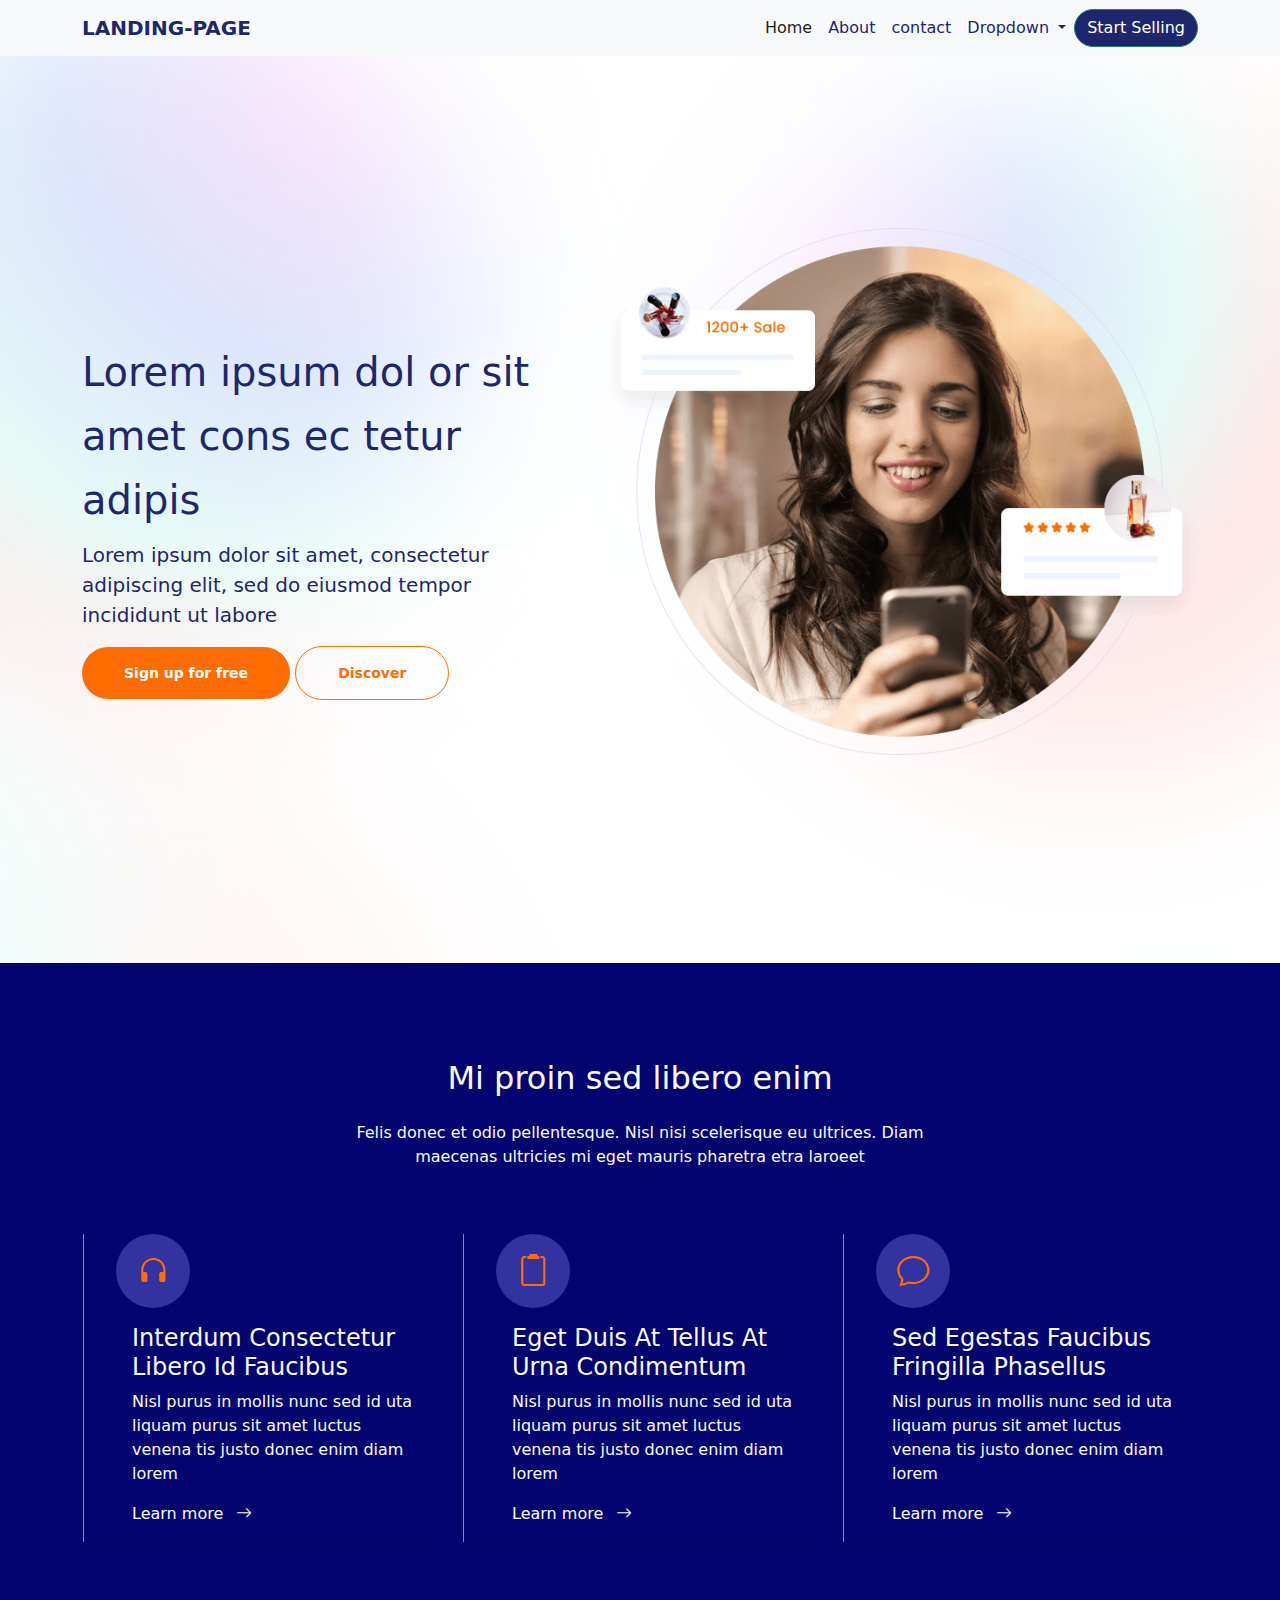
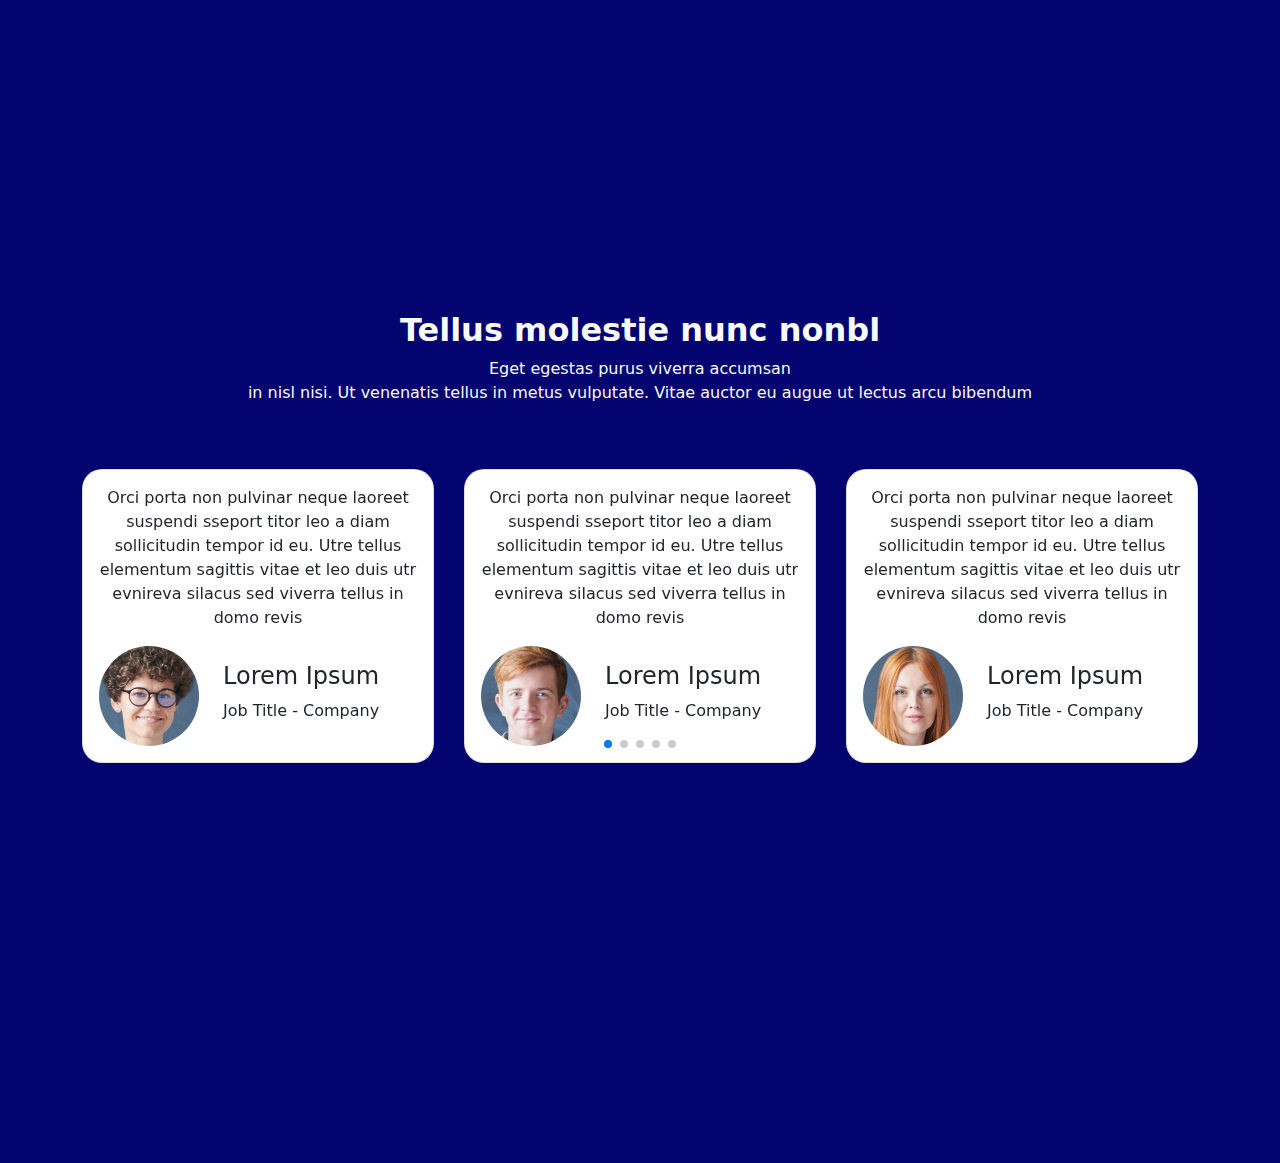
==== index.html @ 0f8ac8be "ch: created a one-page project" ====
<!DOCTYPE html>
<html lang="en">
<head>
    <meta charset="UTF-8">
    <meta http-equiv="X-UA-Compatible" content="IE=edge">
    <meta name="viewport" content="width=device-width, initial-scale=1.0">
    <link rel="stylesheet" href="css/bootstrap.min.css">
    <link rel="stylesheet" href="css/style.css">
    <link rel="stylesheet" href="https://cdn.jsdelivr.net/npm/bootstrap-icons@1.8.3/font/bootstrap-icons.css">
     <!-- Link Swiper's CSS -->
    <link
    rel="stylesheet"
    href="https://unpkg.com/swiper/swiper-bundle.min.css"
  />
    <title>Landing-page</title>
</head>
<body>
    <section id="hero-section">
        <nav class="navbar navbar-expand-lg navbar-light bg-light">
            <div class="container">
              <a class="navbar-brand text-primary display-4 fw-bold" href="#">LANDING-PAGE</a>
              <button class="navbar-toggler" type="button" data-bs-toggle="collapse" data-bs-target="#navbarSupportedContent" aria-controls="navbarSupportedContent" aria-expanded="false" aria-label="Toggle navigation">
                <span class="navbar-toggler-icon"></span>
              </button>
              <div class="collapse navbar-collapse" id="navbarSupportedContent">
                <ul class="navbar-nav ms-auto mb-2 mb-lg-0">
                  <li class="nav-item">
                    <a class="nav-link active" aria-current="page" href="#">Home</a>
                  </li>
                  <li class="nav-item">
                    <a class="nav-link page-scroll text-primary" href="About.html">About</a>
                  </li>
                  <li class="nav-item">
                    <a class="nav-link page-scroll text-primary" href="contact.html">contact</a>
                  </li>
                  <li class="nav-item dropdown">
                    <a class="nav-link dropdown-toggle text-primary" href="#" id="navbarDropdown" role="button" data-bs-toggle="dropdown" aria-expanded="false">
                      Dropdown
                    </a>
                    <ul class="dropdown-menu" aria-labelledby="navbarDropdown">
                      <li><a class="dropdown-item" href="#">Action</a></li>
                      <li><a class="dropdown-item" href="#">Another action</a></li>
                      <li><hr class="dropdown-divider"></li>
                      <li><a class="dropdown-item" href="#">Something else here</a></li>
                    </ul>
                  </li>
                </ul>
                  <button class="btn btn-outline-success btn-primary" type="submit">Start Selling</button>
                
              </div>
            </div>
          </nav>
    </section>
    <section id="header-section" class="py-5">
      <div class="container">
        <div class="row">
          <div class="col-lg-5">
            <div class="text-container">
              <h1 class="text-primary fs-1">Lorem ipsum dol or sit amet cons ec tetur adipis</h1>
              <p class="text-primary fs-5">Lorem ipsum dolor sit amet, consectetur adipiscing elit, sed do eiusmod tempor incididunt ut labore</p>
              <a class="btn-solid-lg" href="contact.html">Sign up for free</a>
              <a class="btn-outline-lg page-scroll" href="about.html">Discover</a>
            </div>
          </div>
          <div class="col-lg-7" >
            <div class="image-container rounded mx-auto d-block">
              <img class="img-fluid ps-5" src="img/header.png" alt="header image">
            </div>
          </div>
        </div>
      </div>
    </section>
    <section id="feature-section">
      <div class="container">
        <div class="row">
          <div class="col-lg-12">
            <h2 class=" h-heading text-center text-light mt-5 pt-5">Mi proin sed libero enim</h2>
            <p class=" p-heading text-center text-light mt-4">Felis donec et odio pellentesque. Nisl nisi scelerisque eu ultrices. Diam <br> maecenas ultricies mi eget mauris pharetra etra laroeet</p>
          </div>
        </div>
        <div class="row pt-5">
          <div class="col col-lg-4">
            <div class="card text-light">
              <div class="card-icon-wrapper">
                <div class="card-icon">
                  <i class="bi bi-headphones mx-3"></i>
                </div>
                <div class="card-body">
                  <h4 class="card-title">Interdum Consectetur Libero Id Faucibus</h4>
                  <p>Nisl purus in mollis nunc sed id uta liquam purus sit amet luctus venena tis justo donec enim diam lorem</p>
                  <a class="read-more text-light" href="about.html">Learn more <i class="bi bi-arrow-right mx-2"></i></a>
              </div>
            </div>
            </div>
          </div>
          <div class="col col-lg-4">
            <div class="card text-light">
              <div class="card-icon-wrapper">
                <div class="card-icon">
                  <i class="bi bi-clipboard2 mx-3"></i>
                </div>
                <div class="card-body">
                  <h4 class="card-title">Eget Duis At Tellus At Urna Condimentum</h4>
                  <p>Nisl purus in mollis nunc sed id uta liquam purus sit amet luctus venena tis justo donec enim diam lorem</p>
                  <a class="read-more text-light" href="about.html">Learn more <i class="bi bi-arrow-right mx-2"></i></a>
              </div>
            </div>
            </div>
          </div>
          <div class="col col-lg-4">
            <div class="card text-light">
              <div class="card-icon-wrapper">
                <div class="card-icon">
                  <i class="bi bi-chat mx-3"></i>
                </div>
                <div class="card-body">
                  <h4 class="card-title">Sed Egestas Faucibus Fringilla Phasellus</h4>
                  <p>Nisl purus in mollis nunc sed id uta liquam purus sit amet luctus venena tis justo donec enim diam lorem</p>
                  <a class="read-more text-light" href="about.html">Learn more <i class="bi bi-arrow-right mx-2"></i></a>
              </div>
            </div>
            </div>
          </div>
        </div>
      </div>
    </section>
    <section id="testimony-section" class="slide-1 pt-5 ">
      <div class="container">
        <div class="row">
          <div class="col-lg-12">
            <h2 class="h2-heading text-center text-light fw-bold">Tellus molestie nunc nonbl</h2>
            <p class="p-heading text-center text-light pt3">Eget egestas purus viverra accumsan <br> in nisl nisi. Ut venenatis tellus in metus vulputate. Vitae auctor eu augue ut lectus arcu bibendum</p>
          </div>
        </div>
        <div class="slider-container">
          <div class="swiper-container">
            <div class="swiper mySwiper">
              <div class="swiper-wrapper">
                <div class="swiper mySwiper">
                  <div class="swiper-wrapper">
                    <div class="swiper-slide">
                      <div class="card mt-5">
                        <div class="card-body">
                          <div class="testimonial-box text-center">
                            <p>Orci porta non pulvinar neque laoreet suspendi sseport titor leo a diam sollicitudin tempor id eu. Utre tellus elementum sagittis vitae et leo duis utr evnireva silacus sed viverra tellus in domo revis</p>
                          </div>
                          <div class="testimonail-image">
                            <img class="img-fluid" src="img/testimonial-1.jpg" alt="">
                            <div class="text pt-3 mx-4">
                              <h4>Lorem Ipsum</h4>
                              <p>Job Title - Company</p>
                            </div>
                          </div>
                        </div>
                      </div>
                    </div>
                    <div class="swiper-slide">
                      <div class="card mt-5">
                        <div class="card-body">
                          <div class="testimonial-box text-center">
                            <p>Orci porta non pulvinar neque laoreet suspendi sseport titor leo a diam sollicitudin tempor id eu. Utre tellus elementum sagittis vitae et leo duis utr evnireva silacus sed viverra tellus in domo revis</p>
                          </div>
                          <div class="testimonail-image">
                            <img class="img-fluid" src="img/testimonial-2.jpg" alt="">
                            <div class="text pt-3 mx-4">
                              <h4>Lorem Ipsum</h4>
                              <p>Job Title - Company</p>
                            </div>
                          </div>
                        </div>
                      </div>
                    </div>
                    <div class="swiper-slide">
                      <div class="card mt-5">
                        <div class="card-body">
                          <div class="testimonial-box text-center">
                            <p>Orci porta non pulvinar neque laoreet suspendi sseport titor leo a diam sollicitudin tempor id eu. Utre tellus elementum sagittis vitae et leo duis utr evnireva silacus sed viverra tellus in domo revis</p>
                          </div>
                          <div class="testimonail-image">
                            <img class="img-fluid" src="img/testimonial-3.jpg" alt="">
                            <div class="text pt-3 mx-4">
                              <h4>Lorem Ipsum</h4>
                              <p>Job Title - Company</p>
                            </div>
                          </div>
                        </div>
                      </div>
                    </div>
                    <div class="swiper-slide">
                      <div class="card mt-5">
                        <div class="card-body">
                          <div class="testimonial-box text-center">
                            <p>Orci porta non pulvinar neque laoreet suspendi sseport titor leo a diam sollicitudin tempor id eu. Utre tellus elementum sagittis vitae et leo duis utr evnireva silacus sed viverra tellus in domo revis</p>
                          </div>
                          <div class="testimonail-image">
                            <img class="img-fluid" src="img/testimonial-5.jpg" alt="">
                            <div class="text pt-3 mx-4">
                              <h4>Lorem Ipsum</h4>
                              <p>Job Title - Company</p>
                            </div>
                          </div>
                        </div>
                      </div>
                    </div>
                    <div class="swiper-slide">
                      <div class="card mt-5">
                        <div class="card-body">
                          <div class="testimonial-box text-center">
                            <p>Orci porta non pulvinar neque laoreet suspendi sseport titor leo a diam sollicitudin tempor id eu. Utre tellus elementum sagittis vitae et leo duis utr evnireva silacus sed viverra tellus in domo revis</p>
                          </div>
                          <div class="testimonail-image">
                            <img class="img-fluid" src="img/testimonial-6.jpg" alt="">
                            <div class="text pt-3 mx-4">
                              <h4>Lorem Ipsum</h4>
                              <p>Job Title - Company</p>
                            </div>
                          </div>
                        </div>
                      </div>
                    </div>
                    <div class="swiper-slide">
                      <div class="card mt-5">
                        <div class="card-body">
                          <div class="testimonial-box text-center">
                            <p>Orci porta non pulvinar neque laoreet suspendi sseport titor leo a diam sollicitudin tempor id eu. Utre tellus elementum sagittis vitae et leo duis utr evnireva silacus sed viverra tellus in domo revis</p>
                          </div>
                          <div class="testimonail-image">
                            <img class="img-fluid" src="img/testimonial-1.jpg" alt="">
                            <div class="text pt-3 mx-4">
                              <h4>Lorem Ipsum</h4>
                              <p>Job Title - Company</p>
                            </div>
                          </div>
                        </div>
                      </div>
                    </div>
                    <div class="swiper-slide">
                      <div class="card mt-5">
                        <div class="card-body">
                          <div class="testimonial-box text-center">
                            <p>Orci porta non pulvinar neque laoreet suspendi sseport titor leo a diam sollicitudin tempor id eu. Utre tellus elementum sagittis vitae et leo duis utr evnireva silacus sed viverra tellus in domo revis</p>
                          </div>
                          <div class="testimonail-image">
                            <img class="img-fluid" src="img/testimonial-3.jpg" alt="">
                            <div class="text pt-3 mx-4">
                              <h4>Lorem Ipsum</h4>
                              <p>Job Title - Company</p>
                            </div>
                          </div>
                        </div>
                      </div>
                    </div>
                    
                  </div>
                  <div class="swiper-pagination"></div>
                </div>                                                               
              </div>
            </div>
          </div>
        </div>
      </div> 
    </section>
    <script src="js/bootstrap.min.js"></script>
    <script src="https://unpkg.com/swiper/swiper-bundle.min.js"></script>

    <!-- Initialize Swiper -->
    <script>
      var swiper = new Swiper(".mySwiper", {
        slidesPerView: 3,
        spaceBetween: 30,
        pagination: {
          el: ".swiper-pagination",
          clickable: true,
        },
      });
    </script>
</body>
</html>
---- css/style.css ----
*{
    margin: 0;
    padding: 0;
    box-sizing: border-box;
}
#header-section{
   background: url(../img/header-background.png) no-repeat; 
    background-size: cover;
    background-position: center; 
    min-height: 100vh;
}
.text-primary{
    color: #1e266d !important;
}
.btn-primary{
    background-color:#1e266d !important;
    border-radius: 32px;
    color: white;
}
.nav-link:hover{
    color: #ff6c02 ;
}
.btn-solid-lg{
    display: inline-block;
    padding: 1.625rem 2.625rem 1.625rem 2.625rem;
    border-radius: 32px;
    background-color: #ff6c02;
    color: #fff;
    font-weight: 600;
    font-size: 0.875rem;
    line-height: 0;
    text-decoration: none;
    transition: all 0.2s;
}
.btn-outline-lg{
    display: inline-block;
    padding: 1.625rem 2.625rem 1.625rem 2.625rem;
    border-radius: 32px;
    border: 1px solid #ff6c02;
    background-color: transparent;
    color: #ff6c02;
    font-weight: 600;
    font-size: 0.875rem;
    line-height: 0;
    text-decoration: none;
    transition: all 0.2s;
}
#header-section{
    padding-top: 10.75rem !important;
    padding-bottom: 13rem !important;
}
.text-container h1{
    line-height: 4rem;
    /* padding-top: 3.2rem !important; */
}
#header-1{
    background-color: #f9f9f9;
}
#page-body{
    min-height: 100vh;
}
.header-2{
    width: 50%;
    min-height:70vh;
    background-color: #f9f9f9;
    border-radius: 10px;
}
.text-box p{
    color: #515867;
    font: 400 1rem/1.625rem "Open Sans", sans-serif;
}
.form-input .form-control{
    width: 100%;
    border-radius: 32px;
    color: #515867;
    font-size: 0.875rem;
    line-height: 1.875rem;
    transition: all 0.2s;
    -webkit-appearance: none;
}
.btn-solid-sm{
    display: inline-block;
    width: 100%;
    border: 1px solid #ff6c02;
    background-color: #ff6c02;
    color: white !important;
    cursor: pointer;
    transition: all 0.2s;
    text-decoration: none;
}
.btn-solid-sm:hover{
    background-color:#f8f9fa ;
}
#footer{
    background-color: #f9f9f9;
}
.fa-stack{
    font-size: 1.5em;
}
.text-container{
    margin-top: 7rem !important;
}
#feature-section{
    background-color: #040470;
    min-height: 100vh;
}
.card-icon{
    color: #ff6c02;
    font-size: 2rem;
    line-height: 4.625rem;
}
.card{
    background-color: #040470 !important;
}
.card-icon-wrapper {
    padding-left: 2rem;
    border-left: 1px solid #ff6c02;
}
.read-more{
    text-decoration: none;
}
.card-icon {
    width: 74px;
    height: 74px;
    border-radius: 50%;
    background-color: #3232a0;
    text-align: center;
}
#introduction-section{
    min-height: 100vh;
}
#heading{
    background-color: #f9f9f9;
    margin-top: 6rem !important;
}
#testimony-section{
    background-color: #040470 !important;
    min-height: 100vh;
}
#testimony-section .card{
    background-color: #fff !important;
    border-radius: 20px;
}
#testimony-section .card-body{
    min-height: 30vh ;
}
.testimonail-image img{
    border-radius: 50%;
    height: 100px;
    width: 100px;
}
.testimonail-image{
    display: flex;
}
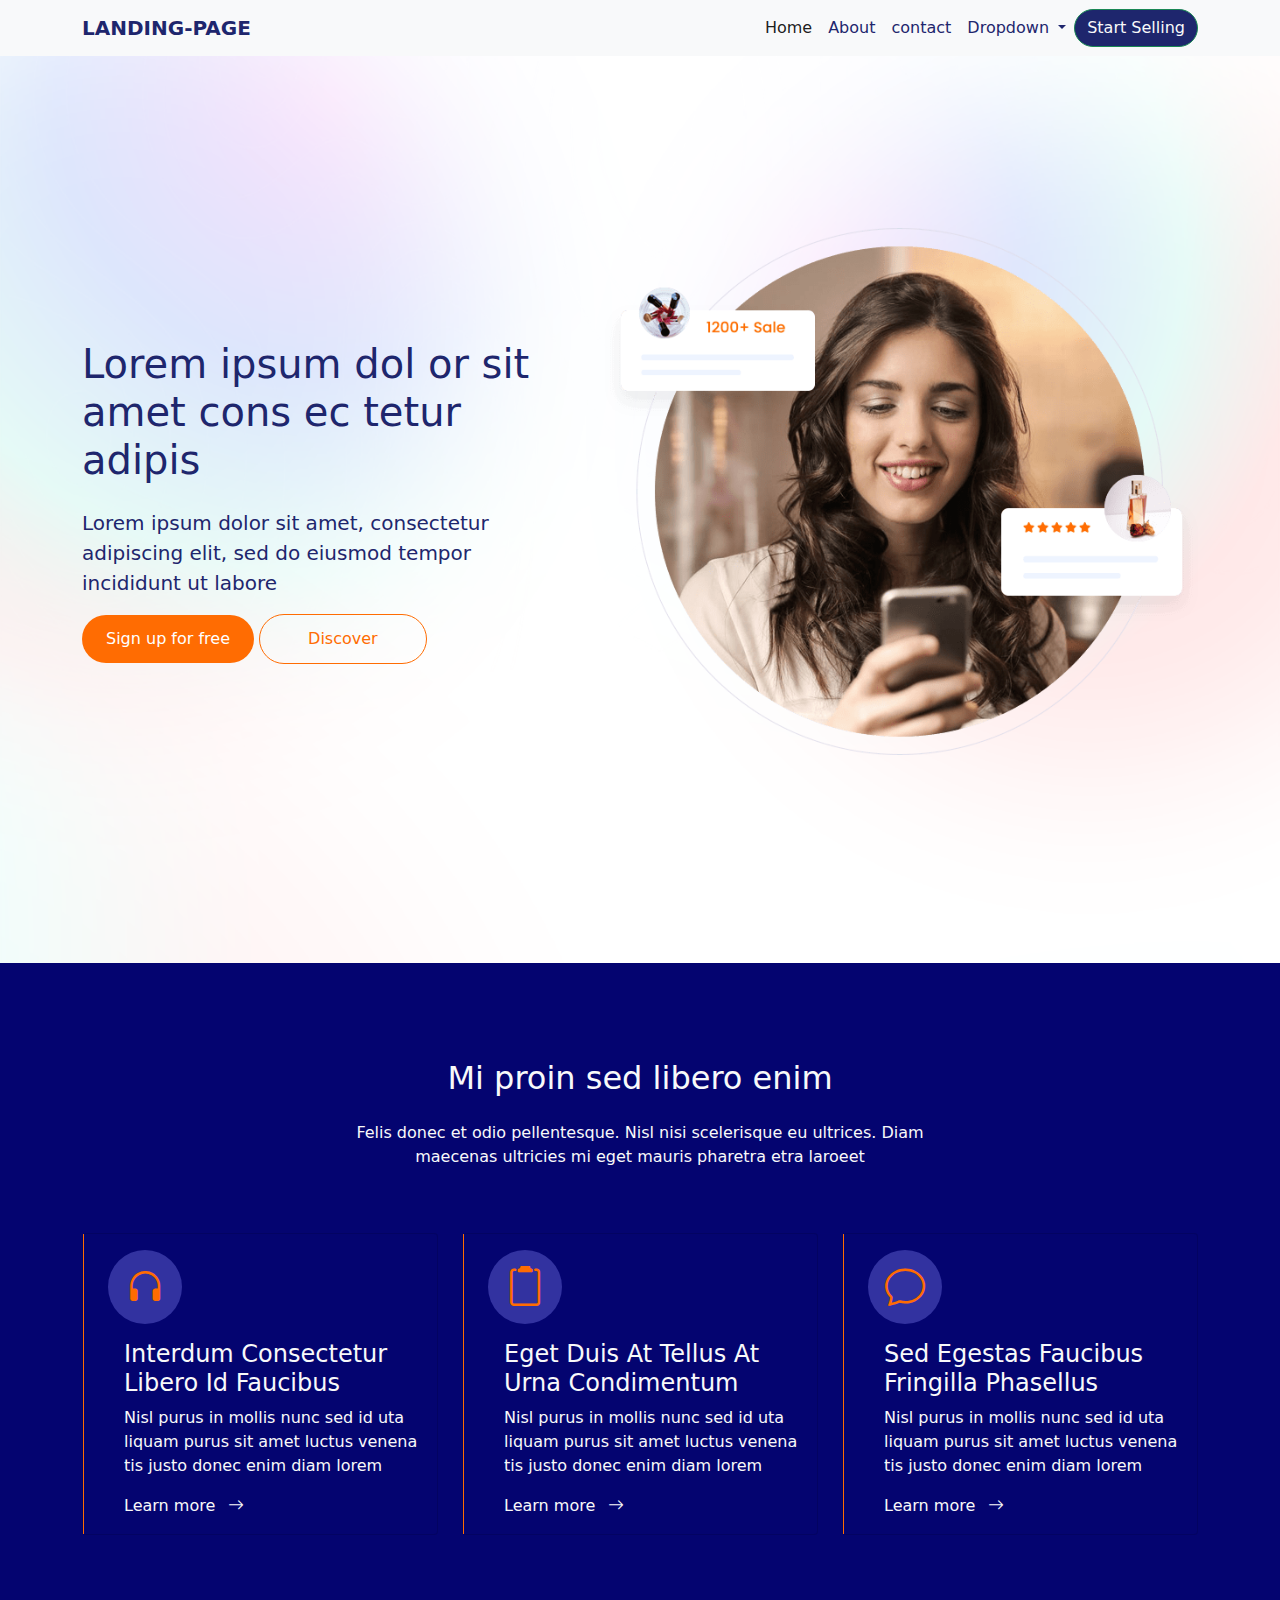
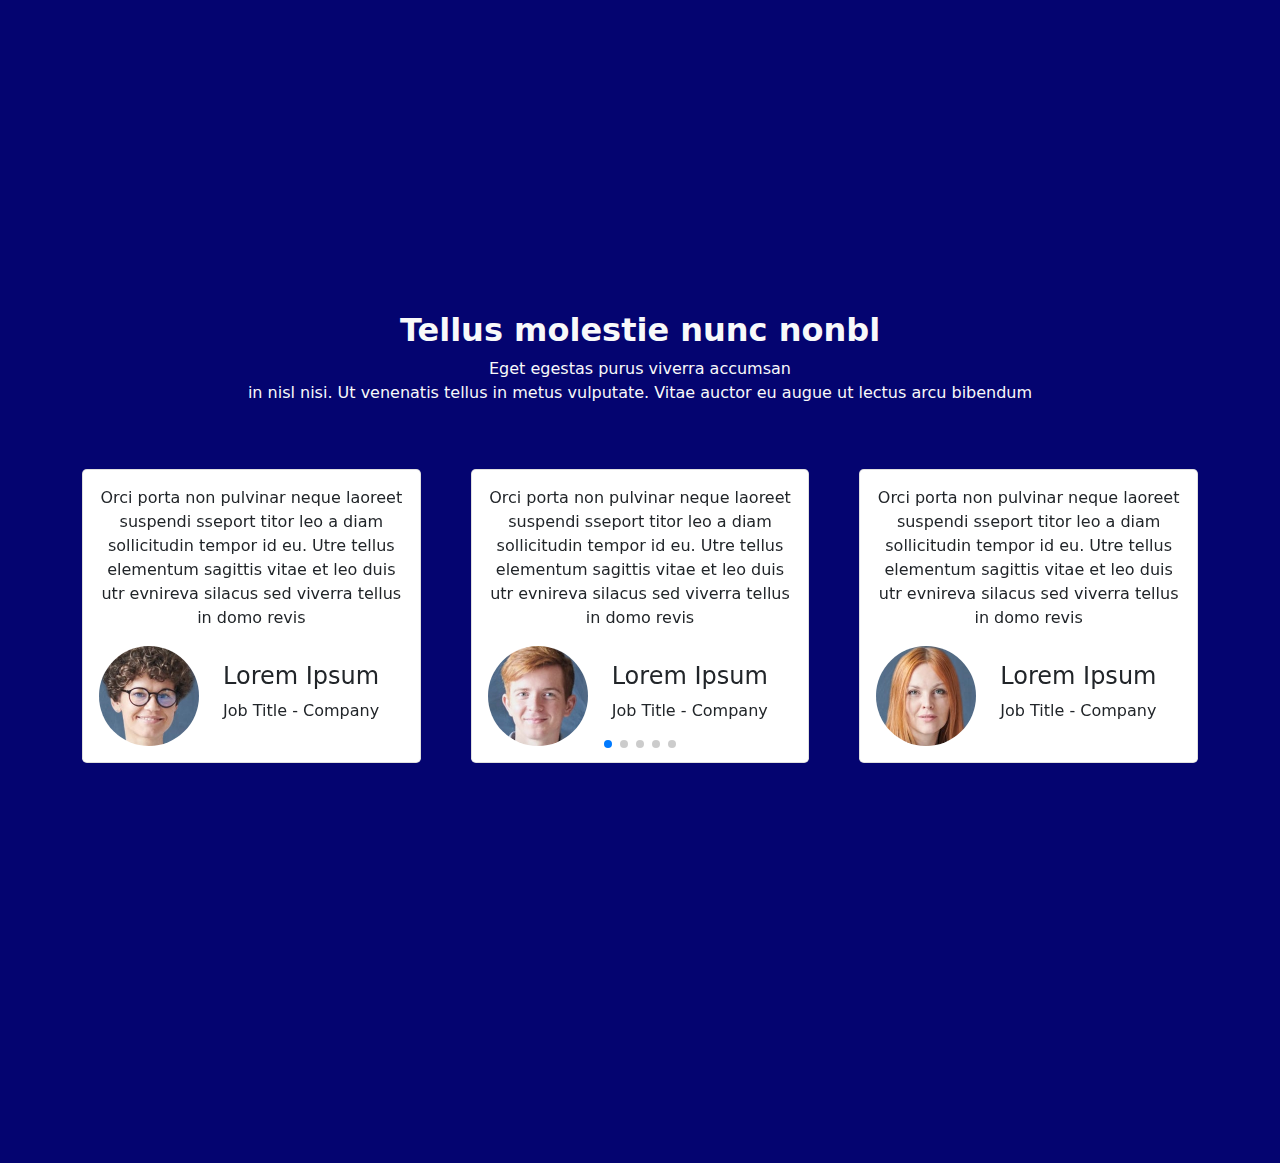
==== commit 29933086: "ch: add newer changes" ====
--- a/index.html
+++ b/index.html
@@ -25,7 +25,7 @@
               <div class="collapse navbar-collapse" id="navbarSupportedContent">
                 <ul class="navbar-nav ms-auto mb-2 mb-lg-0">
                   <li class="nav-item">
-                    <a class="nav-link active" aria-current="page" href="#">Home</a>
+                    <a class="nav-link active" aria-current="page" href="home.html">Home</a>
                   </li>
                   <li class="nav-item">
                     <a class="nav-link page-scroll text-primary" href="About.html">About</a>
@@ -45,7 +45,7 @@
                     </ul>
                   </li>
                 </ul>
-                  <button class="btn btn-outline-success btn-primary" type="submit">Start Selling</button>
+                  <button class="btn btn-outline-success btn-primary text-light rounded-pill" type="submit">Start Selling</button>
                 
               </div>
             </div>
@@ -57,9 +57,9 @@
           <div class="col-lg-5">
             <div class="text-container">
               <h1 class="text-primary fs-1">Lorem ipsum dol or sit amet cons ec tetur adipis</h1>
-              <p class="text-primary fs-5">Lorem ipsum dolor sit amet, consectetur adipiscing elit, sed do eiusmod tempor incididunt ut labore</p>
-              <a class="btn-solid-lg" href="contact.html">Sign up for free</a>
-              <a class="btn-outline-lg page-scroll" href="about.html">Discover</a>
+              <p class="text-primary fs-5 pt-3">Lorem ipsum dolor sit amet, consectetur adipiscing elit, sed do eiusmod tempor incididunt ut labore</p>
+              <a class="btn-solid-lg d-inline-block rounded-pill fw-normal text-white px-4 py-4 fs-6 text-decoration-none" href="contact.html">Sign up for free</a>
+              <a class="btn-outline-lg page-scroll d-inline-block rounded-pill fw-normal px-5 py-4 fs-6 text-decoration-none" href="about.html">Discover</a>
             </div>
           </div>
           <div class="col-lg-7" >
@@ -81,42 +81,42 @@
         <div class="row pt-5">
           <div class="col col-lg-4">
             <div class="card text-light">
-              <div class="card-icon-wrapper">
-                <div class="card-icon">
+              <div class="card-icon-wrapper ps-4">
+                <div class="card-icon fs-1 rounded-circle text-center mt-3">
                   <i class="bi bi-headphones mx-3"></i>
                 </div>
                 <div class="card-body">
                   <h4 class="card-title">Interdum Consectetur Libero Id Faucibus</h4>
                   <p>Nisl purus in mollis nunc sed id uta liquam purus sit amet luctus venena tis justo donec enim diam lorem</p>
-                  <a class="read-more text-light" href="about.html">Learn more <i class="bi bi-arrow-right mx-2"></i></a>
+                  <a class="read-more text-decoration-none text-light" href="about.html">Learn more <i class="bi bi-arrow-right mx-2"></i></a>
               </div>
             </div>
             </div>
           </div>
           <div class="col col-lg-4">
             <div class="card text-light">
-              <div class="card-icon-wrapper">
-                <div class="card-icon">
+              <div class="card-icon-wrapper ps-4">
+                <div class="card-icon fs-1 rounded-circle text-center mt-3">
                   <i class="bi bi-clipboard2 mx-3"></i>
                 </div>
                 <div class="card-body">
                   <h4 class="card-title">Eget Duis At Tellus At Urna Condimentum</h4>
                   <p>Nisl purus in mollis nunc sed id uta liquam purus sit amet luctus venena tis justo donec enim diam lorem</p>
-                  <a class="read-more text-light" href="about.html">Learn more <i class="bi bi-arrow-right mx-2"></i></a>
+                  <a class="read-more text-decoration-none text-light" href="about.html">Learn more <i class="bi bi-arrow-right mx-2"></i></a>
               </div>
             </div>
             </div>
           </div>
           <div class="col col-lg-4">
             <div class="card text-light">
-              <div class="card-icon-wrapper">
-                <div class="card-icon">
+              <div class="card-icon-wrapper ps-4"> 
+                <div class="card-icon fs-1 rounded-circle text-center mt-3">
                   <i class="bi bi-chat mx-3"></i>
                 </div>
                 <div class="card-body">
                   <h4 class="card-title">Sed Egestas Faucibus Fringilla Phasellus</h4>
                   <p>Nisl purus in mollis nunc sed id uta liquam purus sit amet luctus venena tis justo donec enim diam lorem</p>
-                  <a class="read-more text-light" href="about.html">Learn more <i class="bi bi-arrow-right mx-2"></i></a>
+                  <a class="read-more text-decoration-none text-light" href="about.html">Learn more <i class="bi bi-arrow-right mx-2"></i></a>
               </div>
             </div>
             </div>
@@ -139,109 +139,109 @@
                 <div class="swiper mySwiper">
                   <div class="swiper-wrapper">
                     <div class="swiper-slide">
-                      <div class="card mt-5">
-                        <div class="card-body">
-                          <div class="testimonial-box text-center">
-                            <p>Orci porta non pulvinar neque laoreet suspendi sseport titor leo a diam sollicitudin tempor id eu. Utre tellus elementum sagittis vitae et leo duis utr evnireva silacus sed viverra tellus in domo revis</p>
-                          </div>
-                          <div class="testimonail-image">
-                            <img class="img-fluid" src="img/testimonial-1.jpg" alt="">
-                            <div class="text pt-3 mx-4">
-                              <h4>Lorem Ipsum</h4>
-                              <p>Job Title - Company</p>
-                            </div>
-                          </div>
-                        </div>
-                      </div>
-                    </div>
-                    <div class="swiper-slide">
-                      <div class="card mt-5">
-                        <div class="card-body">
-                          <div class="testimonial-box text-center">
-                            <p>Orci porta non pulvinar neque laoreet suspendi sseport titor leo a diam sollicitudin tempor id eu. Utre tellus elementum sagittis vitae et leo duis utr evnireva silacus sed viverra tellus in domo revis</p>
-                          </div>
-                          <div class="testimonail-image">
-                            <img class="img-fluid" src="img/testimonial-2.jpg" alt="">
-                            <div class="text pt-3 mx-4">
-                              <h4>Lorem Ipsum</h4>
-                              <p>Job Title - Company</p>
-                            </div>
-                          </div>
-                        </div>
-                      </div>
-                    </div>
-                    <div class="swiper-slide">
-                      <div class="card mt-5">
-                        <div class="card-body">
-                          <div class="testimonial-box text-center">
-                            <p>Orci porta non pulvinar neque laoreet suspendi sseport titor leo a diam sollicitudin tempor id eu. Utre tellus elementum sagittis vitae et leo duis utr evnireva silacus sed viverra tellus in domo revis</p>
-                          </div>
-                          <div class="testimonail-image">
-                            <img class="img-fluid" src="img/testimonial-3.jpg" alt="">
-                            <div class="text pt-3 mx-4">
-                              <h4>Lorem Ipsum</h4>
-                              <p>Job Title - Company</p>
-                            </div>
-                          </div>
-                        </div>
-                      </div>
-                    </div>
-                    <div class="swiper-slide">
-                      <div class="card mt-5">
-                        <div class="card-body">
-                          <div class="testimonial-box text-center">
-                            <p>Orci porta non pulvinar neque laoreet suspendi sseport titor leo a diam sollicitudin tempor id eu. Utre tellus elementum sagittis vitae et leo duis utr evnireva silacus sed viverra tellus in domo revis</p>
-                          </div>
-                          <div class="testimonail-image">
-                            <img class="img-fluid" src="img/testimonial-5.jpg" alt="">
-                            <div class="text pt-3 mx-4">
-                              <h4>Lorem Ipsum</h4>
-                              <p>Job Title - Company</p>
-                            </div>
-                          </div>
-                        </div>
-                      </div>
-                    </div>
-                    <div class="swiper-slide">
-                      <div class="card mt-5">
-                        <div class="card-body">
-                          <div class="testimonial-box text-center">
-                            <p>Orci porta non pulvinar neque laoreet suspendi sseport titor leo a diam sollicitudin tempor id eu. Utre tellus elementum sagittis vitae et leo duis utr evnireva silacus sed viverra tellus in domo revis</p>
-                          </div>
-                          <div class="testimonail-image">
-                            <img class="img-fluid" src="img/testimonial-6.jpg" alt="">
-                            <div class="text pt-3 mx-4">
-                              <h4>Lorem Ipsum</h4>
-                              <p>Job Title - Company</p>
-                            </div>
-                          </div>
-                        </div>
-                      </div>
-                    </div>
-                    <div class="swiper-slide">
-                      <div class="card mt-5">
-                        <div class="card-body">
-                          <div class="testimonial-box text-center">
-                            <p>Orci porta non pulvinar neque laoreet suspendi sseport titor leo a diam sollicitudin tempor id eu. Utre tellus elementum sagittis vitae et leo duis utr evnireva silacus sed viverra tellus in domo revis</p>
-                          </div>
-                          <div class="testimonail-image">
-                            <img class="img-fluid" src="img/testimonial-1.jpg" alt="">
-                            <div class="text pt-3 mx-4">
-                              <h4>Lorem Ipsum</h4>
-                              <p>Job Title - Company</p>
-                            </div>
-                          </div>
-                        </div>
-                      </div>
-                    </div>
-                    <div class="swiper-slide">
-                      <div class="card mt-5">
-                        <div class="card-body">
-                          <div class="testimonial-box text-center">
-                            <p>Orci porta non pulvinar neque laoreet suspendi sseport titor leo a diam sollicitudin tempor id eu. Utre tellus elementum sagittis vitae et leo duis utr evnireva silacus sed viverra tellus in domo revis</p>
-                          </div>
-                          <div class="testimonail-image">
-                            <img class="img-fluid" src="img/testimonial-3.jpg" alt="">
+                      <div class="card mt-5 rounded-3">
+                        <div class="card-body">
+                          <div class="testimonial-box text-center">
+                            <p>Orci porta non pulvinar neque laoreet suspendi sseport titor leo a diam sollicitudin tempor id eu. Utre tellus elementum sagittis vitae et leo duis utr evnireva silacus sed viverra tellus in domo revis</p>
+                          </div>
+                          <div class="testimonail-image d-flex">
+                            <img class="img-fluid rounded-circle" src="img/testimonial-1.jpg" alt="">
+                            <div class="text pt-3 mx-4">
+                              <h4>Lorem Ipsum</h4>
+                              <p>Job Title - Company</p>
+                            </div>
+                          </div>
+                        </div>
+                      </div>
+                    </div>
+                    <div class="swiper-slide">
+                      <div class="card mt-5 rounded-3">
+                        <div class="card-body">
+                          <div class="testimonial-box text-center">
+                            <p>Orci porta non pulvinar neque laoreet suspendi sseport titor leo a diam sollicitudin tempor id eu. Utre tellus elementum sagittis vitae et leo duis utr evnireva silacus sed viverra tellus in domo revis</p>
+                          </div>
+                          <div class="testimonail-image d-flex">
+                            <img class="img-fluid rounded-circle" src="img/testimonial-2.jpg" alt="">
+                            <div class="text pt-3 mx-4">
+                              <h4>Lorem Ipsum</h4>
+                              <p>Job Title - Company</p>
+                            </div>
+                          </div>
+                        </div>
+                      </div>
+                    </div>
+                    <div class="swiper-slide">
+                      <div class="card mt-5 rounded-3">
+                        <div class="card-body">
+                          <div class="testimonial-box text-center">
+                            <p>Orci porta non pulvinar neque laoreet suspendi sseport titor leo a diam sollicitudin tempor id eu. Utre tellus elementum sagittis vitae et leo duis utr evnireva silacus sed viverra tellus in domo revis</p>
+                          </div>
+                          <div class="testimonail-image d-flex">
+                            <img class="img-fluid rounded-circle" src="img/testimonial-3.jpg" alt="">
+                            <div class="text pt-3 mx-4">
+                              <h4>Lorem Ipsum</h4>
+                              <p>Job Title - Company</p>
+                            </div>
+                          </div>
+                        </div>
+                      </div>
+                    </div>
+                    <div class="swiper-slide">
+                      <div class="card mt-5 rounded-3">
+                        <div class="card-body">
+                          <div class="testimonial-box text-center">
+                            <p>Orci porta non pulvinar neque laoreet suspendi sseport titor leo a diam sollicitudin tempor id eu. Utre tellus elementum sagittis vitae et leo duis utr evnireva silacus sed viverra tellus in domo revis</p>
+                          </div>
+                          <div class="testimonail-image d-flex">
+                            <img class="img-fluid rounded-circle" src="img/testimonial-5.jpg" alt="">
+                            <div class="text pt-3 mx-4">
+                              <h4>Lorem Ipsum</h4>
+                              <p>Job Title - Company</p>
+                            </div>
+                          </div>
+                        </div>
+                      </div>
+                    </div>
+                    <div class="swiper-slide">
+                      <div class="card mt-5 rounded-3">
+                        <div class="card-body">
+                          <div class="testimonial-box text-center">
+                            <p>Orci porta non pulvinar neque laoreet suspendi sseport titor leo a diam sollicitudin tempor id eu. Utre tellus elementum sagittis vitae et leo duis utr evnireva silacus sed viverra tellus in domo revis</p>
+                          </div>
+                          <div class="testimonail-image d-flex">
+                            <img class="img-fluid rounded-circle" src="img/testimonial-6.jpg" alt="">
+                            <div class="text pt-3 mx-4">
+                              <h4>Lorem Ipsum</h4>
+                              <p>Job Title - Company</p>
+                            </div>
+                          </div>
+                        </div>
+                      </div>
+                    </div>
+                    <div class="swiper-slide">
+                      <div class="card mt-5 rounded-3">
+                        <div class="card-body">
+                          <div class="testimonial-box text-center">
+                            <p>Orci porta non pulvinar neque laoreet suspendi sseport titor leo a diam sollicitudin tempor id eu. Utre tellus elementum sagittis vitae et leo duis utr evnireva silacus sed viverra tellus in domo revis</p>
+                          </div>
+                          <div class="testimonail-image d-flex">
+                            <img class="img-fluid rounded-circle" src="img/testimonial-1.jpg" alt="">
+                            <div class="text pt-3 mx-4">
+                              <h4>Lorem Ipsum</h4>
+                              <p>Job Title - Company</p>
+                            </div>
+                          </div>
+                        </div>
+                      </div>
+                    </div>
+                    <div class="swiper-slide">
+                      <div class="card mt-5 rounded-3">
+                        <div class="card-body">
+                          <div class="testimonial-box text-center">
+                            <p>Orci porta non pulvinar neque laoreet suspendi sseport titor leo a diam sollicitudin tempor id eu. Utre tellus elementum sagittis vitae et leo duis utr evnireva silacus sed viverra tellus in domo revis</p>
+                          </div>
+                          <div class="testimonail-image d-flex">
+                            <img class="img-fluid rounded-circle" src="img/testimonial-3.jpg" alt="">
                             <div class="text pt-3 mx-4">
                               <h4>Lorem Ipsum</h4>
                               <p>Job Title - Company</p>
@@ -266,12 +266,30 @@
     <!-- Initialize Swiper -->
     <script>
       var swiper = new Swiper(".mySwiper", {
-        slidesPerView: 3,
+        // slidesPerView: 3,
         spaceBetween: 30,
         pagination: {
           el: ".swiper-pagination",
           clickable: true,
         },
+        autoplay: {
+          delay: 2500,
+          disableOnInteraction: false,
+        },
+        breakpoints: {
+          426: {
+            slidesPerView: 1,
+            spaceBetween: 20,
+          },
+          768: {
+            slidesPerView: 2,
+            spaceBetween: 40,
+          },
+          1024: {
+            slidesPerView: 3,
+            spaceBetween: 50,
+          },
+        },
       });
     </script>
 </body>
--- a/css/style.css
+++ b/css/style.css
@@ -14,44 +14,21 @@
 }
 .btn-primary{
     background-color:#1e266d !important;
-    border-radius: 32px;
-    color: white;
-}
-.nav-link:hover{
-    color: #ff6c02 ;
 }
 .btn-solid-lg{
-    display: inline-block;
-    padding: 1.625rem 2.625rem 1.625rem 2.625rem;
-    border-radius: 32px;
     background-color: #ff6c02;
-    color: #fff;
-    font-weight: 600;
-    font-size: 0.875rem;
     line-height: 0;
-    text-decoration: none;
     transition: all 0.2s;
 }
 .btn-outline-lg{
-    display: inline-block;
-    padding: 1.625rem 2.625rem 1.625rem 2.625rem;
-    border-radius: 32px;
     border: 1px solid #ff6c02;
-    background-color: transparent;
     color: #ff6c02;
-    font-weight: 600;
-    font-size: 0.875rem;
     line-height: 0;
-    text-decoration: none;
     transition: all 0.2s;
 }
 #header-section{
     padding-top: 10.75rem !important;
     padding-bottom: 13rem !important;
-}
-.text-container h1{
-    line-height: 4rem;
-    /* padding-top: 3.2rem !important; */
 }
 #header-1{
     background-color: #f9f9f9;
@@ -63,30 +40,18 @@
     width: 50%;
     min-height:70vh;
     background-color: #f9f9f9;
-    border-radius: 10px;
 }
 .text-box p{
-    color: #515867;
     font: 400 1rem/1.625rem "Open Sans", sans-serif;
 }
 .form-input .form-control{
-    width: 100%;
-    border-radius: 32px;
-    color: #515867;
-    font-size: 0.875rem;
     line-height: 1.875rem;
     transition: all 0.2s;
-    -webkit-appearance: none;
 }
 .btn-solid-sm{
-    display: inline-block;
-    width: 100%;
     border: 1px solid #ff6c02;
     background-color: #ff6c02;
-    color: white !important;
-    cursor: pointer;
     transition: all 0.2s;
-    text-decoration: none;
 }
 .btn-solid-sm:hover{
     background-color:#f8f9fa ;
@@ -106,25 +71,18 @@
 }
 .card-icon{
     color: #ff6c02;
-    font-size: 2rem;
     line-height: 4.625rem;
 }
 .card{
     background-color: #040470 !important;
 }
 .card-icon-wrapper {
-    padding-left: 2rem;
     border-left: 1px solid #ff6c02;
-}
-.read-more{
-    text-decoration: none;
 }
 .card-icon {
     width: 74px;
     height: 74px;
-    border-radius: 50%;
     background-color: #3232a0;
-    text-align: center;
 }
 #introduction-section{
     min-height: 100vh;
@@ -139,20 +97,10 @@
 }
 #testimony-section .card{
     background-color: #fff !important;
-    border-radius: 20px;
 }
 #testimony-section .card-body{
     min-height: 30vh ;
 }
 .testimonail-image img{
-    border-radius: 50%;
     height: 100px;
-    width: 100px;
-}
-.testimonail-image{
-    display: flex;
-}
-
-
-
-
+}